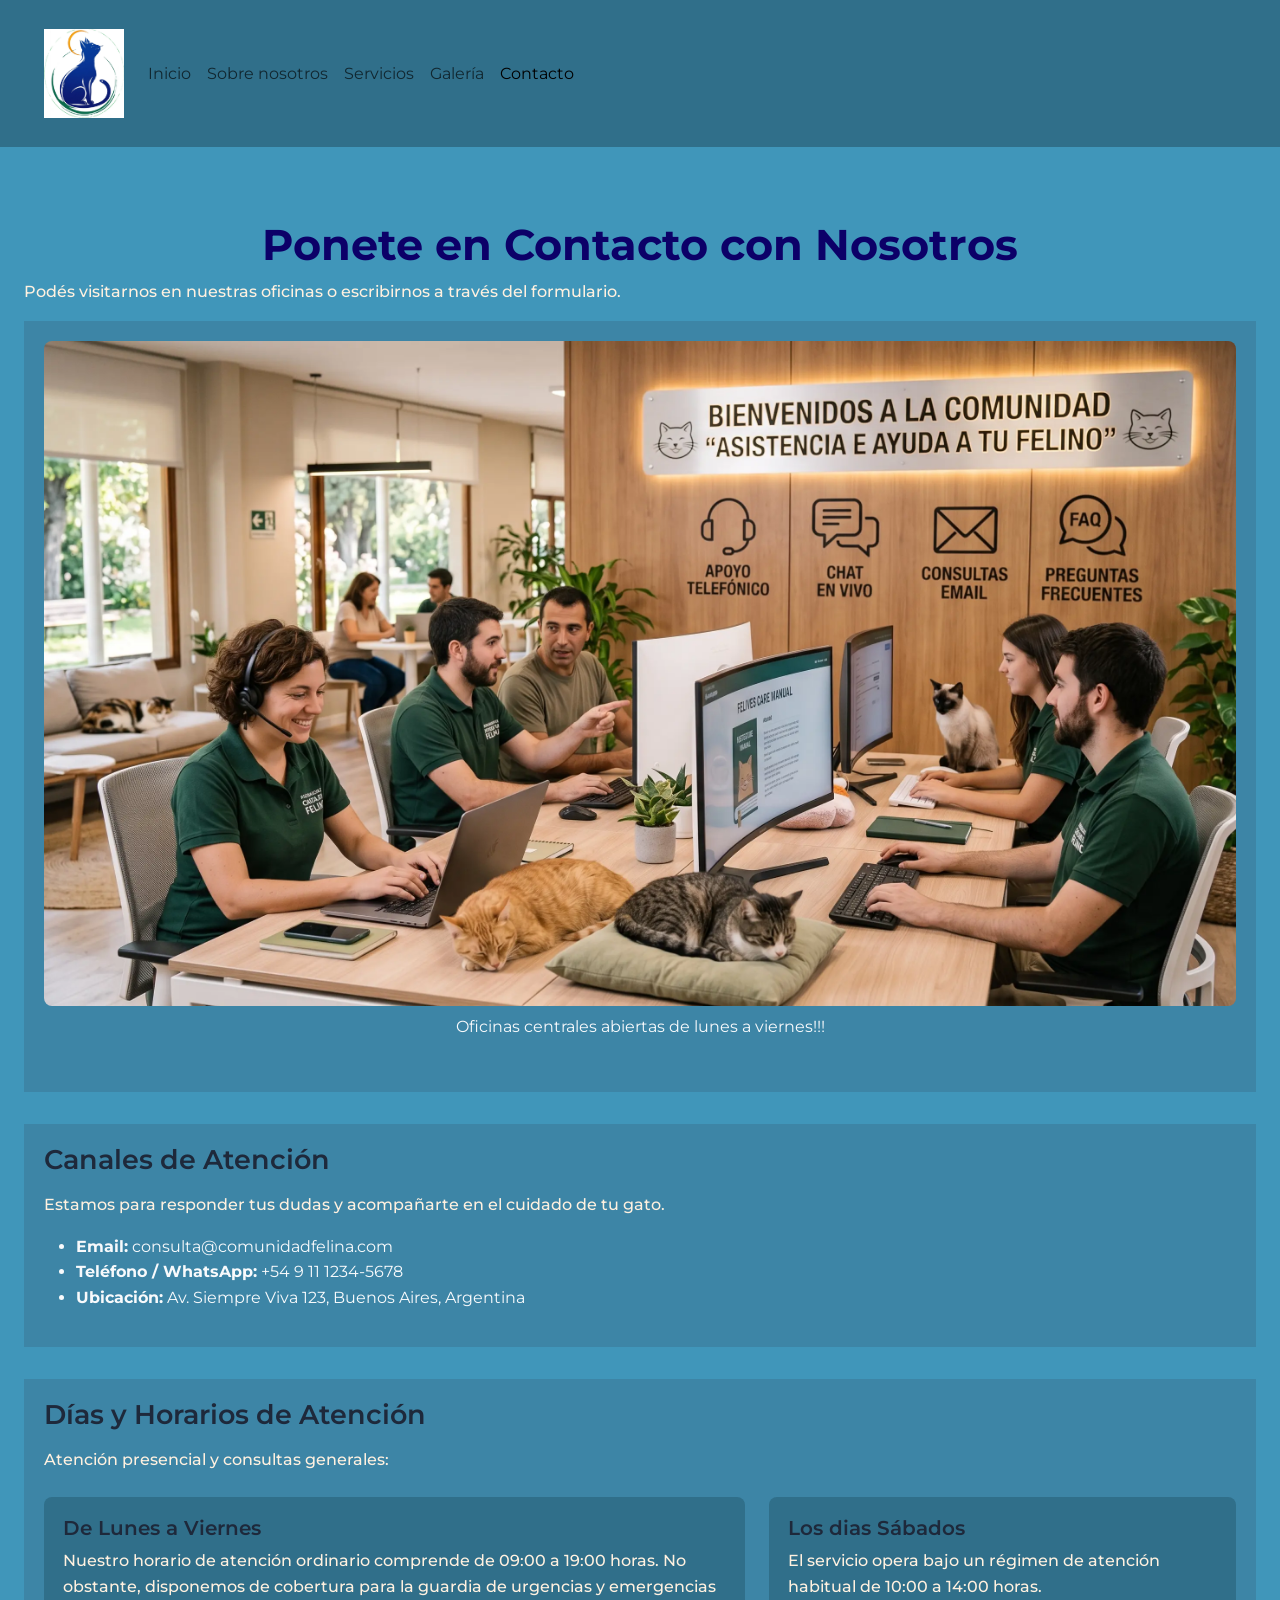
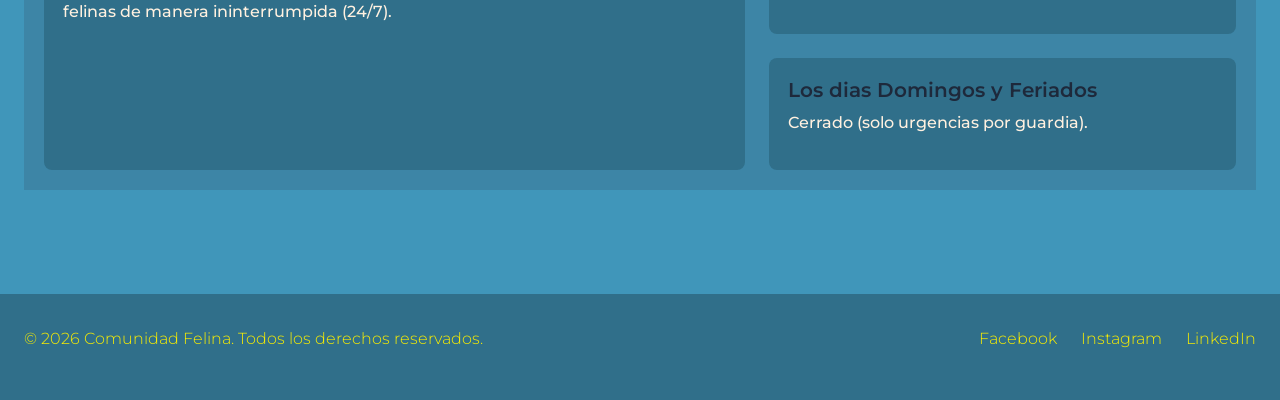
==== pages/contacto.html @ de71bd40 "cambios iniciales" ====
<!DOCTYPE html>
<html lang="es">
<head>
  <meta charset="UTF-8" />
  <meta name="viewport" content="width=device-width, initial-scale=1.0" />
   <!--BOOTSTRAP-->
    <link href="https://cdn.jsdelivr.net/npm/bootstrap@5.3.8/dist/css/bootstrap.min.css" rel="stylesheet" integrity="sha384-sRIl4kxILFvY47J16cr9ZwB07vP4J8+LH7qKQnuqkuIAvNWLzeN8tE5YBujZqJLB" crossorigin="anonymous">
  <!--css-->
  <link rel="stylesheet" href="../styles/style.css">
  <title>Asistencia y Ayuda a tu Felino - Contacto</title>
</head>
<body>
 
  <!-- Encabezado y Navegación -->
  <header>

    <nav class="navbar navbar-expand-lg">
      <div class="container-fluid">
          <a class="navbar-brand" href="#">
            <img class="logo-img" src="../imagenes/logo-gats.webp" width="1509" height="1683" alt="un logo representativo">
          </a>
        <button class="navbar-toggler" type="button" data-bs-toggle="collapse" data-bs-target="#navbarNav" aria-controls="navbarNav" aria-expanded="false" aria-label="Toggle navigation">
          <span class="navbar-toggler-icon"></span>
        </button>
          <div class="collapse navbar-collapse" id="navbarNav">
              <ul class="navbar-nav">
                  <li class="nav-item">
                      <a class="nav-link" href="../index.html">Inicio</a>
                  </li>
                  <li class="nav-item">
                      <a class="nav-link" href="./sobre-nosotros.html">Sobre nosotros</a>
                  </li>
                  <li class="nav-item">
                      <a class="nav-link" href="./servicios.html">Servicios</a>
                  </li>
                  <li class="nav-item">
                      <a class="nav-link" href="./galeria.html">Galería</a>
                  </li>
                  <li class="nav-item">
                      <a class="nav-link active" aria-current="page" href="#">Contacto</a>
                  </li>
              </ul>
          </div>
      </div>
    </nav>

  </header>

<!-- Contenido Principal -->
<main>
    <h1>Ponete en Contacto con Nosotros</h1>
      <p>Podés visitarnos en nuestras oficinas o escribirnos a través del formulario.</p>
   
      <!-- Sección de Información de Contacto -->
          <!-- IMAGEN AGREGADA POR LA CORRECCION DEL PROFE -->
      <section>
        <figure class="banner-principal">
            <img class="img-index" src="../imagenes/serviciostelefonicos.webp" width="2752" height="1536" alt="Fachada de nuestra oficina">
            <figcaption>Oficinas centrales abiertas de lunes a viernes!!!</figcaption>
        </figure>
      </section>
    
    <!-- los canales de atencion --> 
      <section>
        <h2>Canales de Atención</h2>
          <p>Estamos para responder tus dudas y acompañarte en el cuidado de tu gato.</p>
        <ul>
            <li><strong>Email:</strong> consulta@comunidadfelina.com</li>
            <li><strong>Teléfono / WhatsApp:</strong> +54 9 11 1234-5678</li>
            <li><strong>Ubicación:</strong> Av. Siempre Viva 123, Buenos Aires, Argentina</li>
        </ul>
      </section>
    
    <!-- Sección de Horarios -->      <!--lo que se realizo aca es que agrego "ARTICLE" para agrupar contenidos intependientes-->
    <section>
        <h2>Días y Horarios de Atención</h2>
          <p>Atención presencial y consultas generales:</p>
      <div class="horarios-grid">
          <article class="horario-card horario-semana">
            <h3>De Lunes a Viernes</h3>
              <p>Nuestro horario de atención ordinario comprende de 09:00 a 19:00 horas. No obstante, disponemos de cobertura para la guardia de urgencias y emergencias felinas de manera ininterrumpida (24/7).</p>
          </article>
        
          <article class="horario-card horario-sabado">
            <h3>Los dias Sábados</h3>
              <p>El servicio opera bajo un régimen de atención habitual de 10:00 a 14:00 horas.</p>
          </article>

          <article class="horario-card horario-domingo">
            <h3>Los dias Domingos y Feriados</h3>
              <p>Cerrado (solo urgencias por guardia).</p>
          </article>
      </div>    
    </section>
</main>

  <footer>
    <p class="pie-de-pagina">&copy; 2026 Comunidad Felina. Todos los derechos reservados.</p>
    <nav aria-label="Redes sociales">
      <ul class="nav-ul">
        <li><a href="https://www.facebook.com" target="_blank">Facebook</a></li>
        <li><a href="https://www.instagram.com" target="_blank">Instagram</a></li>
        <li><a href="https://www.linkedin.com" target="_blank">LinkedIn</a></li>
      </ul>
    </nav>
  </footer>

   <!--BOOTSTRAP-->
  <script src="https://cdn.jsdelivr.net/npm/bootstrap@5.3.8/dist/js/bootstrap.bundle.min.js" integrity="sha384-FKyoEForCGlyvwx9Hj09JcYn3nv7wiPVlz7YYwJrWVcXK/BmnVDxM+D2scQbITxI" crossorigin="anonymous"></script>
</body>
</html>
---- styles/style.css ----
/* FUENTES Y VARIABLES GLOBALES */ 

@import url('https://fonts.googleapis.com/css2?family=Inter:ital,opsz,wght@0,14..32,100..900;1,14..32,100..900&family=Montserrat:ital,wght@0,100..900;1,100..900&family=Satisfy&display=swap');


* { 
    margin: 0;
    padding: 0;
    box-sizing: border-box;
}

/* 1 rem = 16px. ESTO NO SE CAMBIA */ 
/*  font-family: "Satisfy", cursive; */ 


/* ESTILOS BASE Y CUERPO (BODY) */

body {
        font-family: "Montserrat", sans-serif;
        line-height: 1.6;
        background-color: #4096ba;
        color: #f8fafc;
        /* Layout Mobile-First con CSS Grid */
        display: grid;
        grid-template-columns: 1fr;
        grid-template-areas: 
            "header"
            "main"
            "footer";
            gap: 1.5rem;
     }

/* ENCABEZADO Y NAVEGACIÓN (HEADER, NAV Y FOOTER) */  /* ACA SE APLICO layout flexible */ 

header {
        display: flex;
        justify-content: space-between;
        align-items: center;
        background-color: #306f8a;
        padding: 1rem 2rem;
        grid-area: header; /* ACA SE APLICO grid-area para trabajar con el modulo 4 */ 
       }

/* SE AJUSTO LA IMG DEL LOGO */
.logo-img {
    width: 80px;    
    height: auto;
}

/* Lista de enlaces en fila horizontal */
.nav-ul {
    display: flex;
    gap: 1.5rem;
}

.nav-ul li a {
                color: #faee00;
                text-decoration: none;
                font-size: 1rem;
                font-weight: 300;
             }

.nav-ul li {
            list-style: none;
           }

           /* ACA SE APLICO flexible al footer */
footer {
            display: flex;
            justify-content: space-between;
            align-items: center;
            padding: 2rem 1.5rem;
            background-color: #306f8a;
            grid-area: footer; /* ACA SE APLICO grid-area para trabajar con el modulo 4 */ 
}           

.pie-de-pagina {
                color: #faee00;
                font-size: 1rem;
                font-weight: 300;
               }

/* ACA SE APLICO paddin PARA LOS ESPACIOS */
main {
    padding: 2rem 1.5rem;
    grid-area: main;
}

/* CONTENIDO PRINCIPAL Y TIPOGRAFÍA */

section {
          background-color: #34425533;
          padding: 1.25rem;
          margin-bottom: 2rem;
        }

 /* Espaciado interno uniforme en los 4 lados para que tenga mas aire */        
article {
    padding: 1.2rem;
}

h1 {
    color: #0c0068;
    font-size: 2.7rem;
    font-weight: 700;
    text-align: center;
   }

h2 {
    color: #1e293b;
    font-size: 1.7rem;
    font-weight: 600;
    margin-bottom: 1rem;
   }


h3 {
    color: #1e293b;
    font-size: 1.25rem;
    font-weight: 600;
    margin-bottom: 0.5rem;
   }


p {
    font-size: 1rem;
    font-weight: 500;
    color: #fff1e0;
  }

  /* esta imagen es del index, con su tamaño respectivo */
.img-index {
    width: 100%;
    max-width: 100%;
    height: auto;
    display: block;
    margin: 0 auto 0.5rem auto; 
    border-radius: 8px;
}

/* ESTO ES EN EL FIGURE DEL INDEX: Centra el contenedor y el texto de la bienvenida */
.banner-principal {
  text-align: center;
  margin-bottom: 2rem;
  width: 100%;
}

/*ESTO ES EN EL ARCHIVO INICIO Y SOBRE NOSOTROS*/
/* Lista de servicios apilada en mobile */
.servicios-lista {
    display: flex;
    flex-direction: column; /* Mobile: uno debajo del otro */
    gap: 1.5rem;
}

/* Grilla de galería en 1 sola columna en mobile */
/* Agregalo en la parte de estilos base */
.galeria-grid {
  display: grid;
  grid-template-columns: 1fr;
  gap: 1.5rem;
}

/* COMPONENTE: Grilla de Horarios con grid-template-areas */
.horarios-grid {
  display: grid;
  grid-template-columns: 1fr;
  grid-template-areas: 
  "semana"
  "sabado"
  "domingo";
  gap: 1.25rem;
  margin-top: 1.5rem;
}

/* Asignación de áreas a cada tarjeta */
.horario-semana { grid-area: semana; }
.horrio-sabado { grid-area: sabado; }
.horario-domingo { grid-area: domingo; }

.horario-card {
  background-color: #306f8a;
  border-radius: 8px;
  padding: 1.2rem;
}

/* BOOTSTRAP EN NAVBAR USANDO :hover :focus y :active. "INTERACTIVIDAD VISUAL" */

/* Transición base para que los cambios sean suaves */
.nav-link,
.navbar-brand,
.navbar-toggler {
  transition: all 0.25s ease-in-out;
}

/* HOVER: al apoyar el mouse */
.nav-link:hover {
  color: #2563eb;               /* Cambia al color */
  transform: translateY(-2px);   /* Leve elevación visual */
}

.navbar-brand:hover {
  opacity: 0.85;
  transform: scale(1.03);        /* Pequeño zoom al logo */
}

/* FOCUS: navegación accesible con teclado (Tab) */
.nav-link:focus,
.navbar-toggler:focus {
  outline: 2px solid #38bdf8;
  outline-offset: 3px;
  border-radius: 4px;
}

/* ACTIVE: en el momento exacto del clic */
.nav-link:active {
  transform: translateY(0);      /* Vuelve a su lugar al hacer clic */
  color: #1d4ed8;
}

.navbar-brand:active {
  transform: scale(0.98);
}


/* BOOTSTRAP TARJETA/sobre-nosotros.html */ 
.tarj-tam {
  width: 18rem;
  background-color: #1e293b;
}

.h-tarjcor {
  color: #4096ba;
}

/* SE AGREGA GRID A LA TARJETA DE BOOTSTRAP */
.tarjeta-boots {
  display: grid;
  grid-template-columns: 1fr;
  gap: 1.5rem;
}

/* 1. Hacemos que el cuerpo de la tarjeta sea un contenedor flex vertical */
.card-body {
  display: flex;
  flex-direction: column;
}
/* 2. Empujamos el botón al fondo del contenedor porque no quedan alineados porque un texto es mayor a otro*/ 
.card-body .btn-tarjeta {
  margin-top: auto;
}

/* Botón personalizado de la tarjeta */
.btn-tarjeta {
    background-color: #4096ba;
    color: #ffffff;
    border: 1px solid #4096ba;
    font-weight: 600;
    transition: all 0.3s ease;
  }

  /* Efecto al pasar el mouse (pseudoclase :hover) */
.btn-tarjeta:hover {
    background-color: transparent;
    color: #4096ba;
    border-color: #4096ba;
    transform: translateY(-2px);
  }

 
  /* CARRUSEL BOOTSTRAP */
      /* se realizo de esta manera ya que las imagenes se recortaban si el carrusel se se estira en pantallas grandes */
.carrusel-contenedor {
  max-width: 900px;
  margin-left: auto;
  margin-right: auto;
  background-color: #0f172a;
  border-radius: 8px;
  overflow: hidden;
}

.carrusel-img {
  width: 100%;
  height: 480px;
  object-fit: contain; /* Muestra la foto entera sin cortar nada */
}

/* Sombreado sutil para leer bien los textos del carrusel */
.carousel-caption {
  background-color: rgba(30, 41, 59, 0.75);
  border-radius: 8px;
  padding: 1rem;
}

/* ESCRITORIO (MEDIA QUERY - DESKTOPS / PANTALLAS GRANDES) */
@media (min-width: 1024px) {
    body {
    grid-template-columns: 1fr;
    grid-template-areas:
      "header"
      "main"
      "footer";
    gap: 2.5rem;
  }

    /* Los servicios pasan a fila horizontal */
  .servicios-lista {
    flex-direction: row;
    justify-content: space-between;
    align-items: stretch;
    gap: 1.5rem;
  }

  /* Distribución de las áreas del componente en escritorio */
  .horarios-grid {
    grid-template-columns: 1.5fr 1fr;
    grid-template-areas: 
    "semana sabado"
    "semana domingo";
    gap: 1.5rem;
  }
  
  /* TARJETA DE BOOTSTRAP EN PANTALLAS GRANDES */
  .tarjeta-boots {
    grid-template-columns: repeat(3, 1fr);
    gap: 2rem;
  }
  }

  /* CELULARES / MÓVILES (PANTALLAS CHICAS) */
@media (max-width: 576px) {
    /* Acá sí: altura adaptada a celular */
  .carrusel-img {
    height: 240px;
  }
  .carousel-caption h5 {
    font-size: 1rem;
  }
  .carousel-caption p {
    font-size: 0.85rem;
  }
}
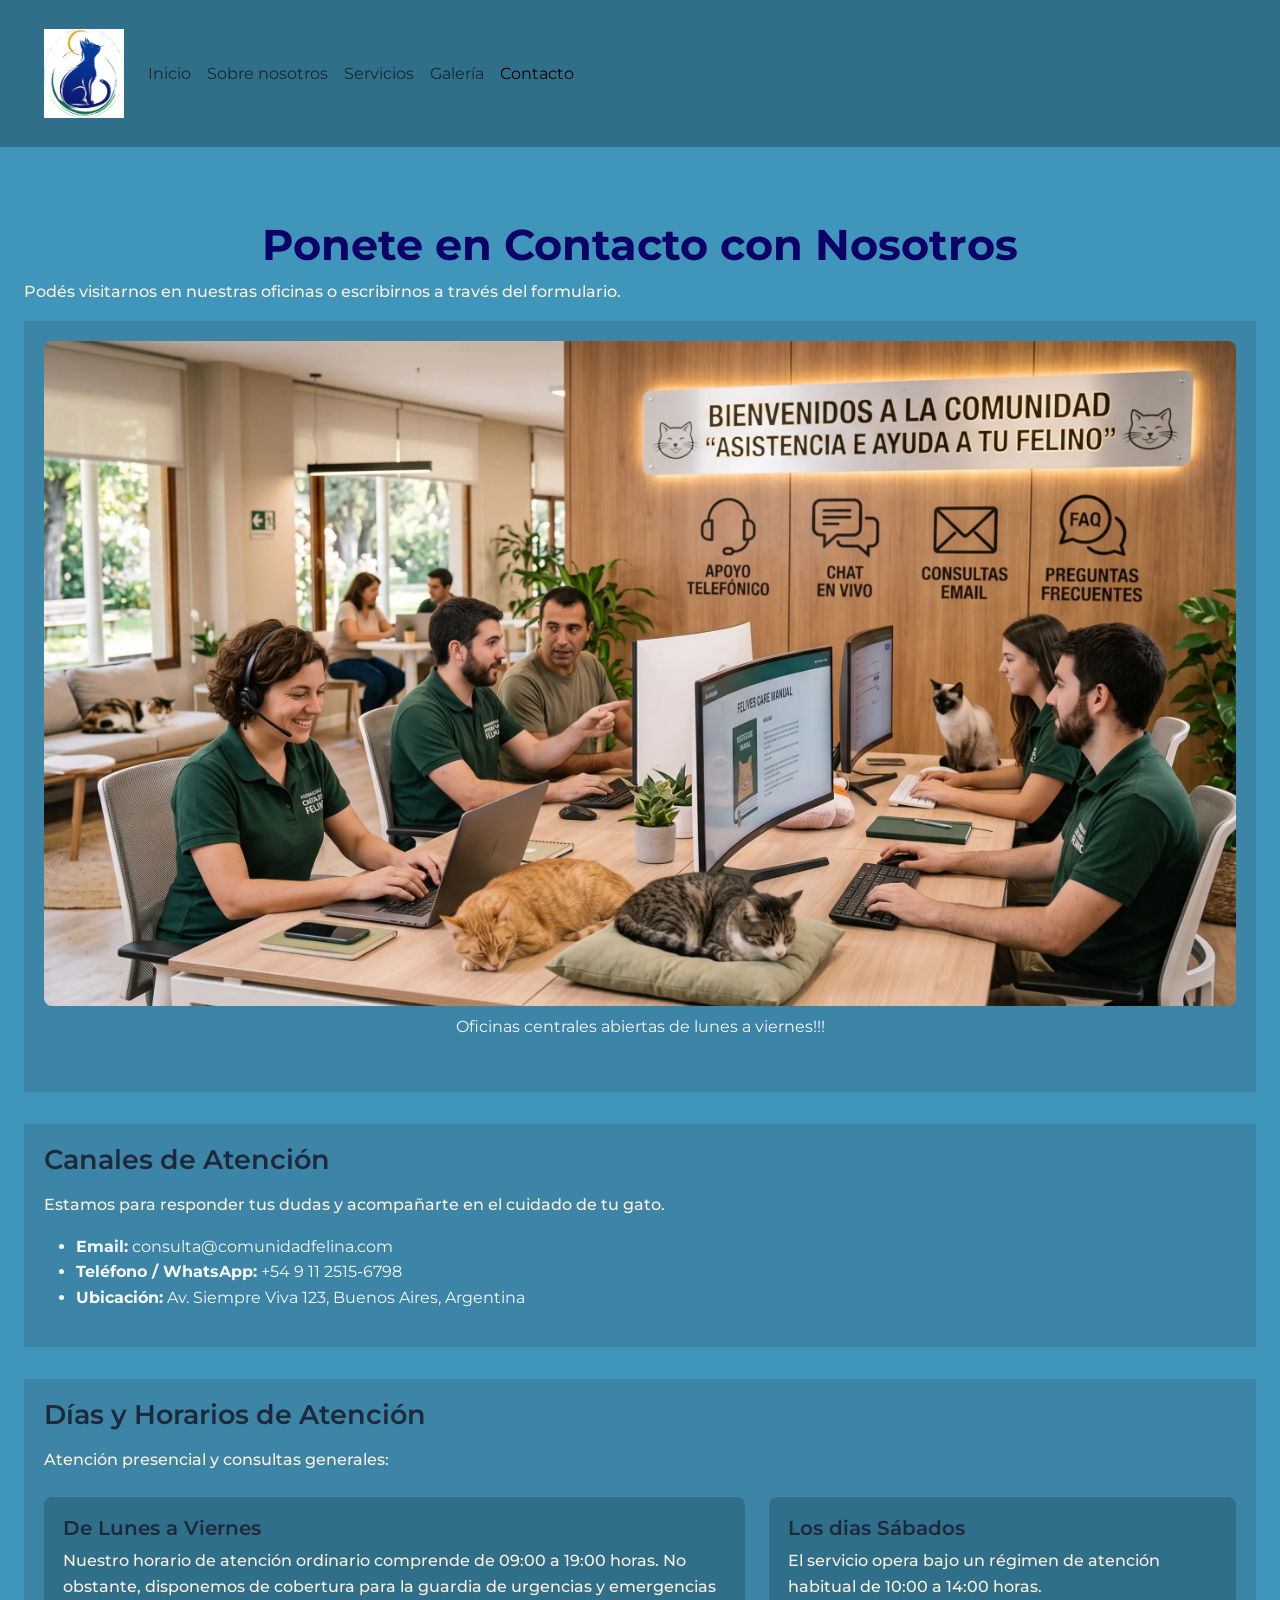
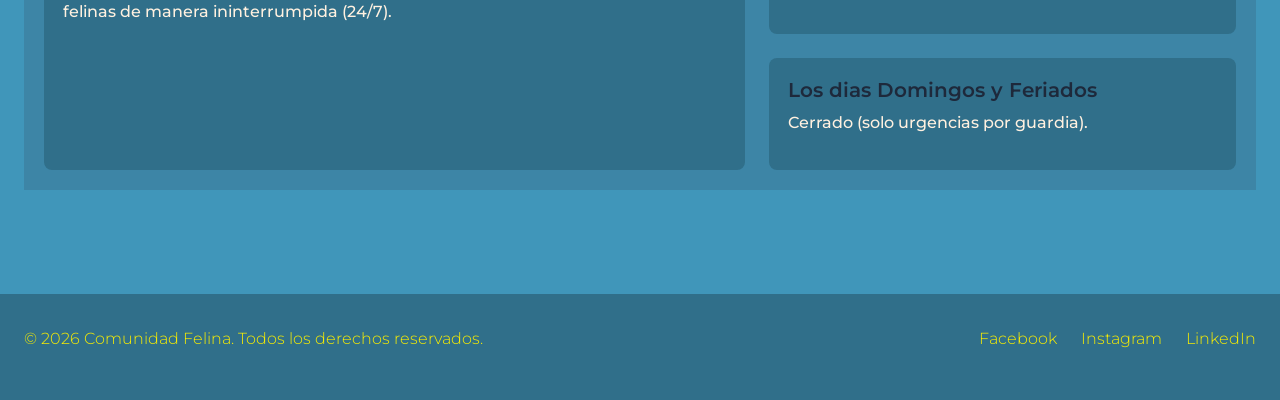
==== commit 03f6ead1: "actualizar numero de telefono en contacto" ====
--- a/pages/contacto.html
+++ b/pages/contacto.html
@@ -66,7 +66,7 @@
           <p>Estamos para responder tus dudas y acompañarte en el cuidado de tu gato.</p>
         <ul>
             <li><strong>Email:</strong> consulta@comunidadfelina.com</li>
-            <li><strong>Teléfono / WhatsApp:</strong> +54 9 11 1234-5678</li>
+            <li><strong>Teléfono / WhatsApp:</strong> +54 9 11 2515-6798</li>
             <li><strong>Ubicación:</strong> Av. Siempre Viva 123, Buenos Aires, Argentina</li>
         </ul>
       </section>
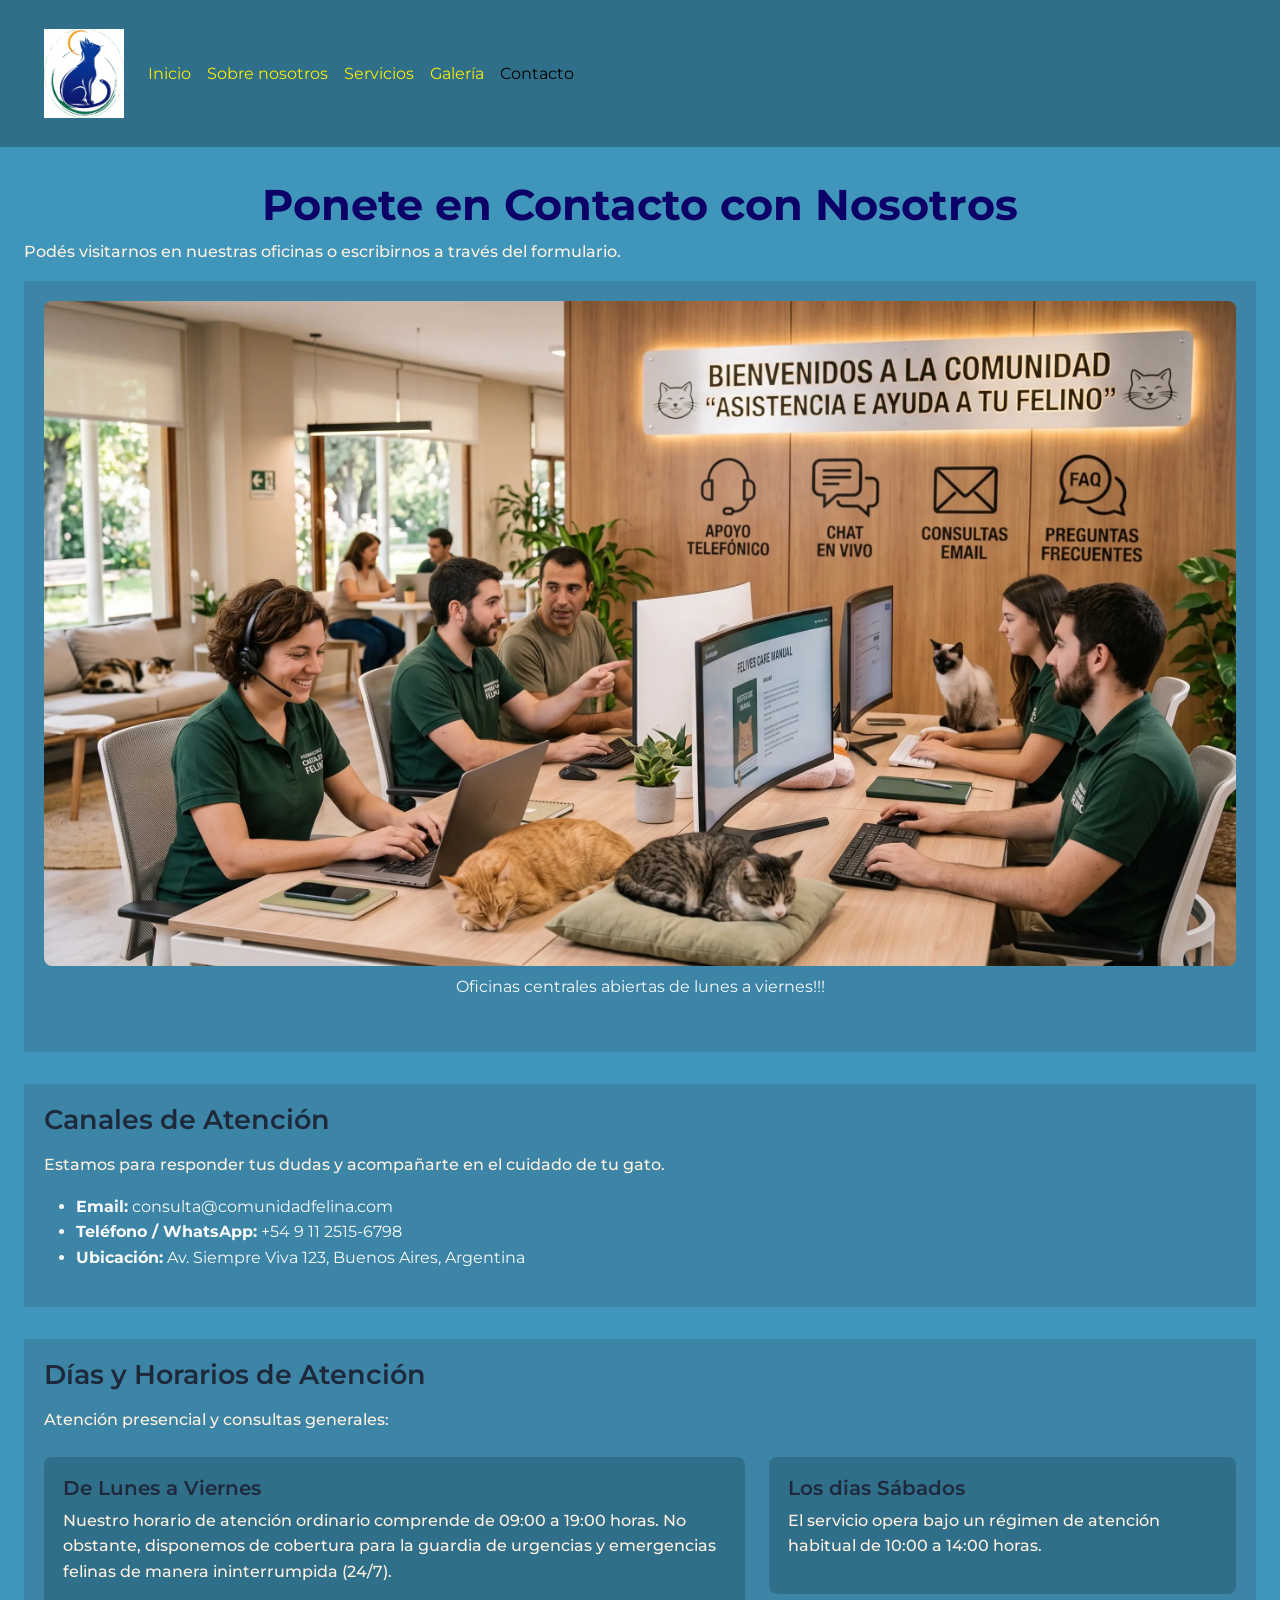
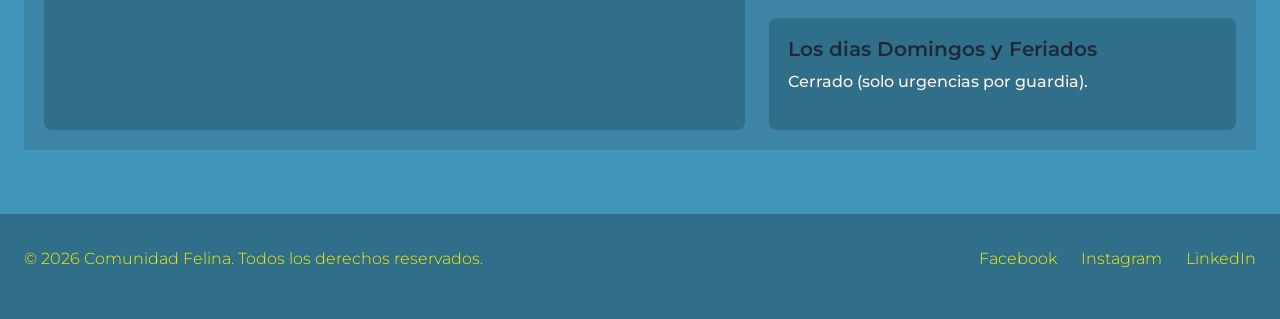
==== commit edc0738c: "Corrección de estilos: reemplazo de clases nativas de Bootstrap por propias, ajuste de box-model a p" ====
--- a/pages/contacto.html
+++ b/pages/contacto.html
@@ -14,10 +14,10 @@
   <!-- Encabezado y Navegación -->
   <header>
 
-    <nav class="navbar navbar-expand-lg">
+    <nav class="navbar navbar-expand-lg header-nav">
       <div class="container-fluid">
-          <a class="navbar-brand" href="#">
-            <img class="logo-img" src="../imagenes/logo-gats.webp" width="1509" height="1683" alt="un logo representativo">
+          <a class="navbar-brand nav-logo-link" href="#">
+            <img class="logo-img" src="../imagenes/logo-gats.webp" alt="un logo representativo">
           </a>
         <button class="navbar-toggler" type="button" data-bs-toggle="collapse" data-bs-target="#navbarNav" aria-controls="navbarNav" aria-expanded="false" aria-label="Toggle navigation">
           <span class="navbar-toggler-icon"></span>
@@ -25,19 +25,19 @@
           <div class="collapse navbar-collapse" id="navbarNav">
               <ul class="navbar-nav">
                   <li class="nav-item">
-                      <a class="nav-link" href="../index.html">Inicio</a>
+                      <a class="nav-link nav-enlace" href="../index.html">Inicio</a>
                   </li>
                   <li class="nav-item">
-                      <a class="nav-link" href="./sobre-nosotros.html">Sobre nosotros</a>
+                      <a class="nav-link nav-enlace" href="./sobre-nosotros.html">Sobre nosotros</a>
                   </li>
                   <li class="nav-item">
-                      <a class="nav-link" href="./servicios.html">Servicios</a>
+                      <a class="nav-link nav-enlace" href="./servicios.html">Servicios</a>
                   </li>
                   <li class="nav-item">
-                      <a class="nav-link" href="./galeria.html">Galería</a>
+                      <a class="nav-link nav-enlace" href="./galeria.html">Galería</a>
                   </li>
                   <li class="nav-item">
-                      <a class="nav-link active" aria-current="page" href="#">Contacto</a>
+                      <a class="nav-link nav-enlace active" aria-current="page" href="#">Contacto</a>
                   </li>
               </ul>
           </div>
@@ -55,7 +55,7 @@
           <!-- IMAGEN AGREGADA POR LA CORRECCION DEL PROFE -->
       <section>
         <figure class="banner-principal">
-            <img class="img-index" src="../imagenes/serviciostelefonicos.webp" width="2752" height="1536" alt="Fachada de nuestra oficina">
+            <img class="img-index" src="../imagenes/serviciostelefonicos.webp" alt="Fachada de nuestra oficina">
             <figcaption>Oficinas centrales abiertas de lunes a viernes!!!</figcaption>
         </figure>
       </section>
--- a/styles/style.css
+++ b/styles/style.css
@@ -7,7 +7,7 @@
     margin: 0;
     padding: 0;
     box-sizing: border-box;
-}
+  }
 
 /* 1 rem = 16px. ESTO NO SE CAMBIA */ 
 /*  font-family: "Satisfy", cursive; */ 
@@ -20,14 +20,6 @@
         line-height: 1.6;
         background-color: #4096ba;
         color: #f8fafc;
-        /* Layout Mobile-First con CSS Grid */
-        display: grid;
-        grid-template-columns: 1fr;
-        grid-template-areas: 
-            "header"
-            "main"
-            "footer";
-            gap: 1.5rem;
      }
 
 /* ENCABEZADO Y NAVEGACIÓN (HEADER, NAV Y FOOTER) */  /* ACA SE APLICO layout flexible */ 
@@ -37,21 +29,20 @@
         justify-content: space-between;
         align-items: center;
         background-color: #306f8a;
-        padding: 1rem 2rem;
-        grid-area: header; /* ACA SE APLICO grid-area para trabajar con el modulo 4 */ 
+        padding: 16px 32px;
        }
 
 /* SE AJUSTO LA IMG DEL LOGO */
 .logo-img {
     width: 80px;    
     height: auto;
-}
+          }
 
 /* Lista de enlaces en fila horizontal */
 .nav-ul {
     display: flex;
-    gap: 1.5rem;
-}
+    gap: 24px;
+        }
 
 .nav-ul li a {
                 color: #faee00;
@@ -69,10 +60,9 @@
             display: flex;
             justify-content: space-between;
             align-items: center;
-            padding: 2rem 1.5rem;
-            background-color: #306f8a;
-            grid-area: footer; /* ACA SE APLICO grid-area para trabajar con el modulo 4 */ 
-}           
+            padding: 32px 24px;
+            background-color: #306f8a; 
+        }           
 
 .pie-de-pagina {
                 color: #faee00;
@@ -82,21 +72,20 @@
 
 /* ACA SE APLICO paddin PARA LOS ESPACIOS */
 main {
-    padding: 2rem 1.5rem;
-    grid-area: main;
-}
+    padding: 32px 24px;
+     }
 
 /* CONTENIDO PRINCIPAL Y TIPOGRAFÍA */
 
 section {
           background-color: #34425533;
-          padding: 1.25rem;
-          margin-bottom: 2rem;
+          padding: 20px;
+          margin-bottom: 32px;
         }
 
  /* Espaciado interno uniforme en los 4 lados para que tenga mas aire */        
 article {
-    padding: 1.2rem;
+    padding: 19px;
 }
 
 h1 {
@@ -110,7 +99,7 @@
     color: #1e293b;
     font-size: 1.7rem;
     font-weight: 600;
-    margin-bottom: 1rem;
+    margin-bottom: 16px;
    }
 
 
@@ -118,7 +107,7 @@
     color: #1e293b;
     font-size: 1.25rem;
     font-weight: 600;
-    margin-bottom: 0.5rem;
+    margin-bottom: 8px;
    }
 
 
@@ -134,14 +123,14 @@
     max-width: 100%;
     height: auto;
     display: block;
-    margin: 0 auto 0.5rem auto; 
+    margin: 0 auto 8px auto; 
     border-radius: 8px;
 }
 
 /* ESTO ES EN EL FIGURE DEL INDEX: Centra el contenedor y el texto de la bienvenida */
 .banner-principal {
   text-align: center;
-  margin-bottom: 2rem;
+  margin-bottom: 32px;
   width: 100%;
 }
 
@@ -150,7 +139,7 @@
 .servicios-lista {
     display: flex;
     flex-direction: column; /* Mobile: uno debajo del otro */
-    gap: 1.5rem;
+    gap: 24px;
 }
 
 /* Grilla de galería en 1 sola columna en mobile */
@@ -158,7 +147,7 @@
 .galeria-grid {
   display: grid;
   grid-template-columns: 1fr;
-  gap: 1.5rem;
+  gap: 24px;
 }
 
 /* COMPONENTE: Grilla de Horarios con grid-template-areas */
@@ -169,8 +158,8 @@
   "semana"
   "sabado"
   "domingo";
-  gap: 1.25rem;
-  margin-top: 1.5rem;
+  gap: 20px;
+  margin-top: 24px;
 }
 
 /* Asignación de áreas a cada tarjeta */
@@ -181,51 +170,38 @@
 .horario-card {
   background-color: #306f8a;
   border-radius: 8px;
-  padding: 1.2rem;
+  padding: 19px;
 }
 
 /* BOOTSTRAP EN NAVBAR USANDO :hover :focus y :active. "INTERACTIVIDAD VISUAL" */
 
-/* Transición base para que los cambios sean suaves */
-.nav-link,
-.navbar-brand,
-.navbar-toggler {
-  transition: all 0.25s ease-in-out;
-}
-
-/* HOVER: al apoyar el mouse */
-.nav-link:hover {
-  color: #2563eb;               /* Cambia al color */
-  transform: translateY(-2px);   /* Leve elevación visual */
-}
-
-.navbar-brand:hover {
+/* CORREGIDO (solo cambio de color/opacidad estándar): */
+/* NAVEGACIÓN CON CLASES PROPIAS */
+.nav-enlace {
+  color: #faee00;
+}
+
+.nav-enlace:hover {
+  color: #2563eb;
+}
+
+.nav-logo-link:hover {
   opacity: 0.85;
-  transform: scale(1.03);        /* Pequeño zoom al logo */
-}
-
-/* FOCUS: navegación accesible con teclado (Tab) */
-.nav-link:focus,
-.navbar-toggler:focus {
+}
+
+.nav-enlace:focus {
   outline: 2px solid #38bdf8;
   outline-offset: 3px;
   border-radius: 4px;
 }
 
-/* ACTIVE: en el momento exacto del clic */
-.nav-link:active {
-  transform: translateY(0);      /* Vuelve a su lugar al hacer clic */
+.nav-enlace:active {
   color: #1d4ed8;
 }
-
-.navbar-brand:active {
-  transform: scale(0.98);
-}
-
 
 /* BOOTSTRAP TARJETA/sobre-nosotros.html */ 
 .tarj-tam {
-  width: 18rem;
+  width: 288px;
   background-color: #1e293b;
 }
 
@@ -237,35 +213,32 @@
 .tarjeta-boots {
   display: grid;
   grid-template-columns: 1fr;
-  gap: 1.5rem;
-}
-
-/* 1. Hacemos que el cuerpo de la tarjeta sea un contenedor flex vertical */
-.card-body {
+  gap: 24px;
+}
+
+/* ESTRUCTURA INTERNA DE LA TARJETA (CLASE PROPIA) */
+.tarj-cuerpo {
   display: flex;
   flex-direction: column;
 }
-/* 2. Empujamos el botón al fondo del contenedor porque no quedan alineados porque un texto es mayor a otro*/ 
-.card-body .btn-tarjeta {
+
+.tarj-cuerpo .btn-tarjeta {
   margin-top: auto;
 }
 
-/* Botón personalizado de la tarjeta */
+/* Botón personalizado de la tarjeta CORREGIDO */
 .btn-tarjeta {
-    background-color: #4096ba;
-    color: #ffffff;
-    border: 1px solid #4096ba;
-    font-weight: 600;
-    transition: all 0.3s ease;
-  }
-
-  /* Efecto al pasar el mouse (pseudoclase :hover) */
+  background-color: #4096ba;
+  color: #ffffff;
+  border: 1px solid #4096ba;
+  font-weight: 600;
+}
+
 .btn-tarjeta:hover {
-    background-color: transparent;
-    color: #4096ba;
-    border-color: #4096ba;
-    transform: translateY(-2px);
-  }
+  background-color: transparent;
+  color: #4096ba;
+  border-color: #4096ba;
+}
 
  
   /* CARRUSEL BOOTSTRAP */
@@ -274,7 +247,7 @@
   max-width: 900px;
   margin-left: auto;
   margin-right: auto;
-  background-color: #0f172a;
+  background-color: #7e9de4;
   border-radius: 8px;
   overflow: hidden;
 }
@@ -285,30 +258,22 @@
   object-fit: contain; /* Muestra la foto entera sin cortar nada */
 }
 
-/* Sombreado sutil para leer bien los textos del carrusel */
-.carousel-caption {
-  background-color: rgba(30, 41, 59, 0.75);
+/* Sombreado para los textos del carrusel con clase propia */
+.carrusel-texto {
+  background-color: rgba(140, 163, 200, 0.75);
   border-radius: 8px;
-  padding: 1rem;
+  padding: 16px;
 }
 
 /* ESCRITORIO (MEDIA QUERY - DESKTOPS / PANTALLAS GRANDES) */
 @media (min-width: 1024px) {
-    body {
-    grid-template-columns: 1fr;
-    grid-template-areas:
-      "header"
-      "main"
-      "footer";
-    gap: 2.5rem;
-  }
 
     /* Los servicios pasan a fila horizontal */
   .servicios-lista {
     flex-direction: row;
     justify-content: space-between;
     align-items: stretch;
-    gap: 1.5rem;
+    gap: 24px;
   }
 
   /* Distribución de las áreas del componente en escritorio */
@@ -317,13 +282,13 @@
     grid-template-areas: 
     "semana sabado"
     "semana domingo";
-    gap: 1.5rem;
+    gap: 24px;
   }
   
   /* TARJETA DE BOOTSTRAP EN PANTALLAS GRANDES */
   .tarjeta-boots {
     grid-template-columns: repeat(3, 1fr);
-    gap: 2rem;
+    gap: 32px;
   }
   }
 
@@ -336,7 +301,7 @@
   .carousel-caption h5 {
     font-size: 1rem;
   }
-  .carousel-caption p {
+  .carrusel-texto p {
     font-size: 0.85rem;
   }
 }
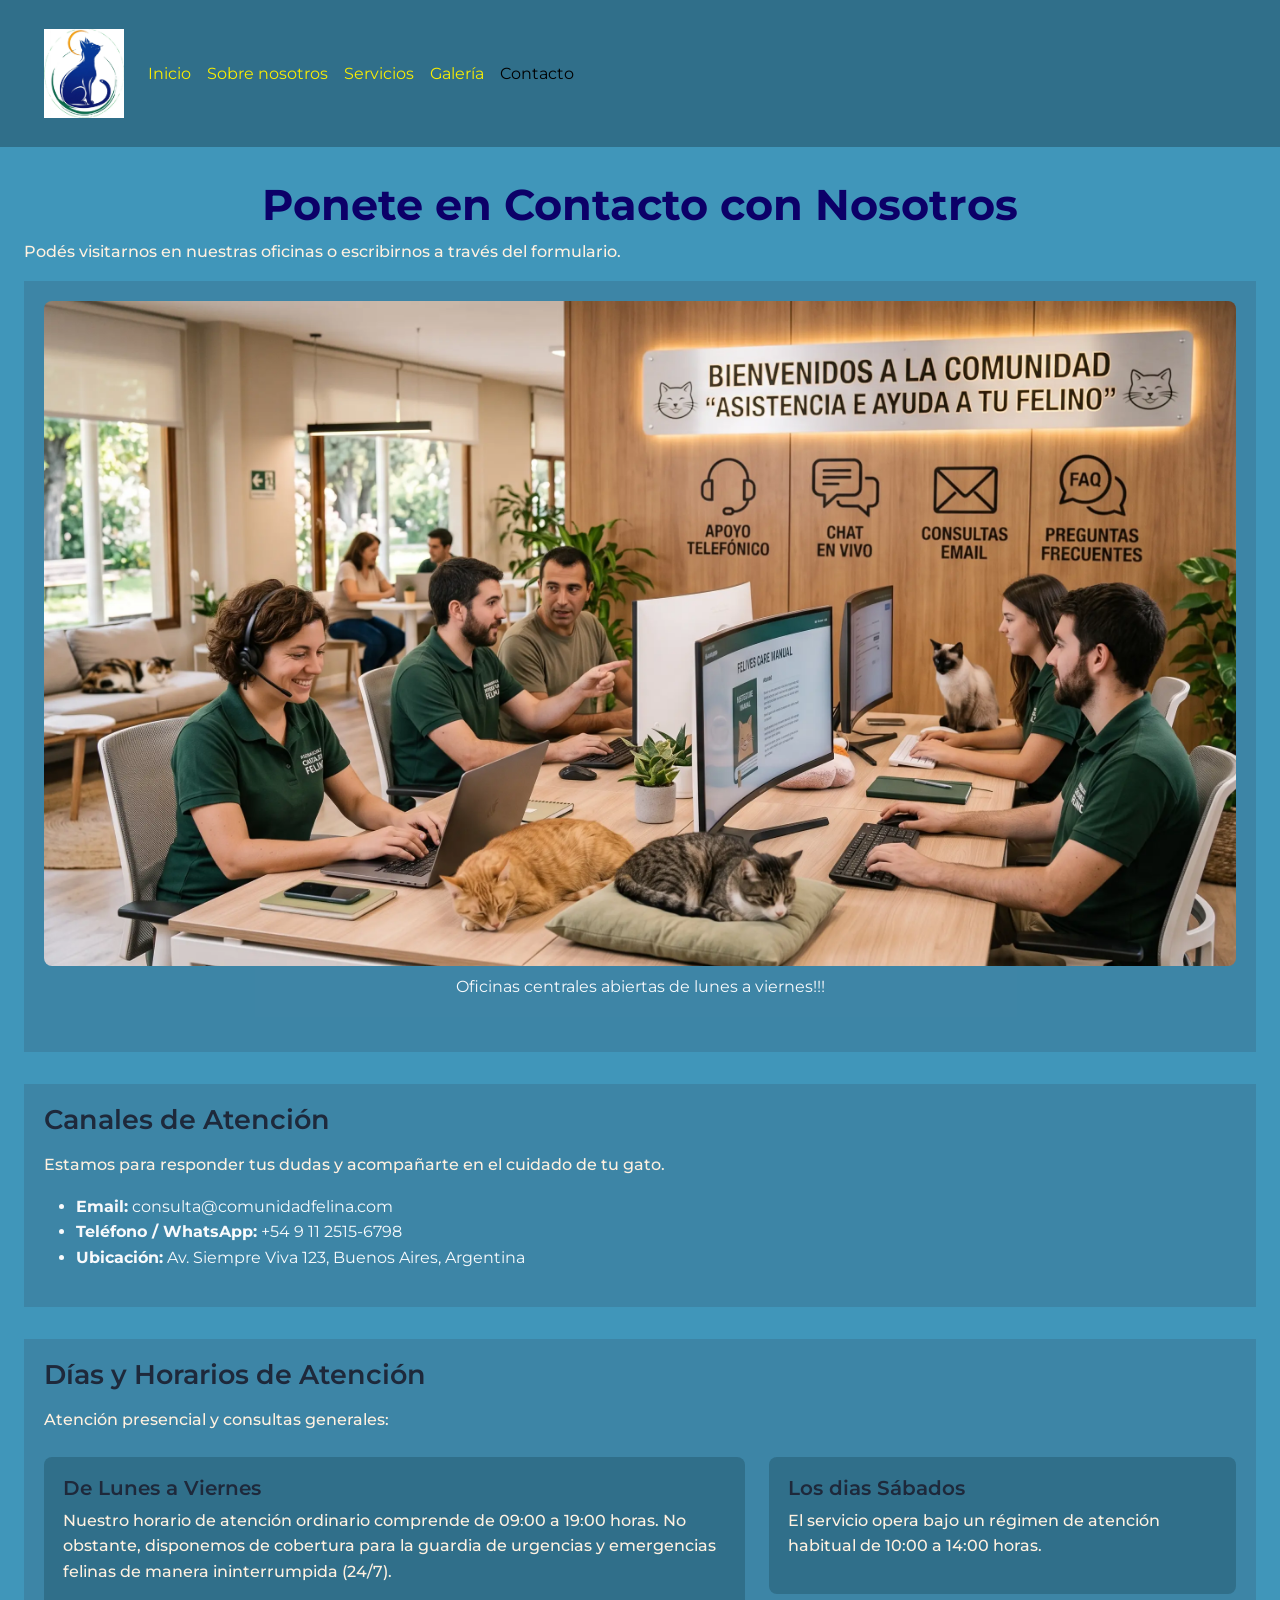
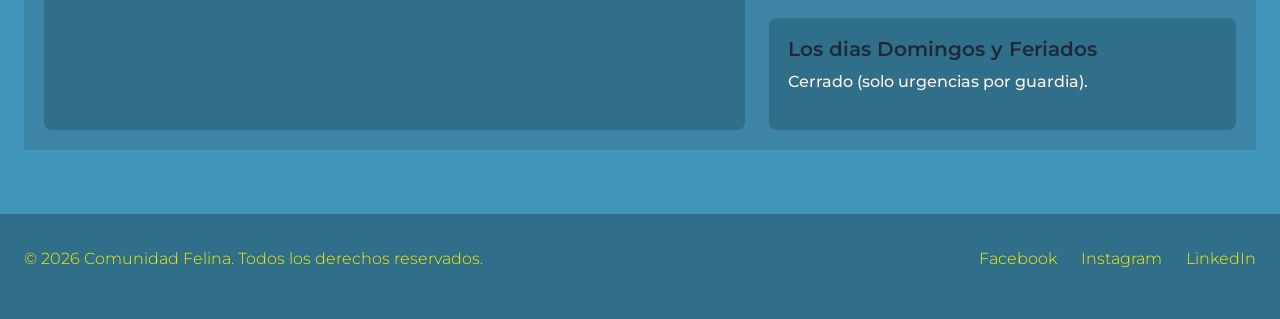
==== commit e23719e9: "feat: agregar AOS (flip-up en tarjetas, zoom-in-up en la imagen principal)" ====
--- a/pages/contacto.html
+++ b/pages/contacto.html
@@ -5,7 +5,9 @@
   <meta name="viewport" content="width=device-width, initial-scale=1.0" />
    <!--BOOTSTRAP-->
     <link href="https://cdn.jsdelivr.net/npm/bootstrap@5.3.8/dist/css/bootstrap.min.css" rel="stylesheet" integrity="sha384-sRIl4kxILFvY47J16cr9ZwB07vP4J8+LH7qKQnuqkuIAvNWLzeN8tE5YBujZqJLB" crossorigin="anonymous">
-  <!--css-->
+   <!--AOS-->
+  <link href="https://unpkg.com/aos@2.3.1/dist/aos.css" rel="stylesheet">
+    <!--css-->
   <link rel="stylesheet" href="../styles/style.css">
   <title>Asistencia y Ayuda a tu Felino - Contacto</title>
 </head>
@@ -54,7 +56,11 @@
       <!-- Sección de Información de Contacto -->
           <!-- IMAGEN AGREGADA POR LA CORRECCION DEL PROFE -->
       <section>
-        <figure class="banner-principal">
+        <figure class="banner-principal" 
+                data-aos="zoom-in-up"
+                data-aos-duration="1500"
+                data-aos-easing="ease-in-sine"
+                data-aos-delay="300">
             <img class="img-index" src="../imagenes/serviciostelefonicos.webp" alt="Fachada de nuestra oficina">
             <figcaption>Oficinas centrales abiertas de lunes a viernes!!!</figcaption>
         </figure>
@@ -107,5 +113,10 @@
 
    <!--BOOTSTRAP-->
   <script src="https://cdn.jsdelivr.net/npm/bootstrap@5.3.8/dist/js/bootstrap.bundle.min.js" integrity="sha384-FKyoEForCGlyvwx9Hj09JcYn3nv7wiPVlz7YYwJrWVcXK/BmnVDxM+D2scQbITxI" crossorigin="anonymous"></script>
+  <!--AOS-->
+  <script src="https://unpkg.com/aos@2.3.1/dist/aos.js"></script>
+  <script>
+    AOS.init();
+  </script>
 </body>
 </html>
--- a/styles/style.css
+++ b/styles/style.css
@@ -1,171 +1,180 @@
-/* FUENTES Y VARIABLES GLOBALES */ 
-
-@import url('https://fonts.googleapis.com/css2?family=Inter:ital,opsz,wght@0,14..32,100..900;1,14..32,100..900&family=Montserrat:ital,wght@0,100..900;1,100..900&family=Satisfy&display=swap');
-
-
-* { 
-    margin: 0;
-    padding: 0;
-    box-sizing: border-box;
-  }
-
-/* 1 rem = 16px. ESTO NO SE CAMBIA */ 
-/*  font-family: "Satisfy", cursive; */ 
-
-
-/* ESTILOS BASE Y CUERPO (BODY) */
+@import url("https://fonts.googleapis.com/css2?family=Inter:ital,opsz,wght@0,14..32,100..900;1,14..32,100..900&family=Montserrat:ital,wght@0,100..900;1,100..900&family=Satisfy&display=swap");
+h1 {
+  color: #0c0068;
+  font-size: 2.7rem;
+  font-weight: 700;
+  text-align: center;
+}
+
+h2,
+h3 {
+  color: #1e293b;
+  font-weight: 600;
+}
+
+h2 {
+  font-size: 1.7rem;
+  margin-bottom: 16px;
+}
+
+h3 {
+  font-size: 1.25rem;
+  margin-bottom: 8px;
+}
+
+p {
+  font-size: 1rem;
+  font-weight: 500;
+  color: #fff1e0;
+}
+
+* {
+  margin: 0;
+  padding: 0;
+  box-sizing: border-box;
+}
 
 body {
-        font-family: "Montserrat", sans-serif;
-        line-height: 1.6;
-        background-color: #4096ba;
-        color: #f8fafc;
-     }
-
-/* ENCABEZADO Y NAVEGACIÓN (HEADER, NAV Y FOOTER) */  /* ACA SE APLICO layout flexible */ 
+  font-family: "Montserrat", sans-serif;
+  line-height: 1.6;
+  background-color: #4096ba;
+  color: #f8fafc;
+}
+
+main {
+  padding: 32px 24px;
+}
+
+section {
+  background-color: rgba(52, 66, 85, 0.2);
+  padding: 20px;
+  margin-bottom: 32px;
+}
+
+article {
+  padding: 19px;
+}
+
+.tarj-cuerpo, .servicios-lista {
+  display: flex;
+  flex-direction: column;
+}
+
+.nav-ul li a, .pie-de-pagina {
+  color: #faee00;
+  font-size: 1rem;
+  font-weight: 300;
+}
 
 header {
-        display: flex;
-        justify-content: space-between;
-        align-items: center;
-        background-color: #306f8a;
-        padding: 16px 32px;
-       }
-
-/* SE AJUSTO LA IMG DEL LOGO */
+  display: flex;
+  justify-content: space-between;
+  align-items: center;
+  background-color: #306f8a;
+  padding: 16px 32px;
+}
+
 .logo-img {
-    width: 80px;    
-    height: auto;
-          }
-
-/* Lista de enlaces en fila horizontal */
+  width: 80px;
+  height: auto;
+}
+
+footer {
+  display: flex;
+  justify-content: space-between;
+  align-items: center;
+  background-color: #306f8a;
+  padding: 32px 24px;
+}
+
 .nav-ul {
-    display: flex;
-    gap: 24px;
-        }
-
+  display: flex;
+  gap: 24px;
+}
+.nav-ul li {
+  list-style: none;
+}
 .nav-ul li a {
-                color: #faee00;
-                text-decoration: none;
-                font-size: 1rem;
-                font-weight: 300;
-             }
-
-.nav-ul li {
-            list-style: none;
-           }
-
-           /* ACA SE APLICO flexible al footer */
-footer {
-            display: flex;
-            justify-content: space-between;
-            align-items: center;
-            padding: 32px 24px;
-            background-color: #306f8a; 
-        }           
-
-.pie-de-pagina {
-                color: #faee00;
-                font-size: 1rem;
-                font-weight: 300;
-               }
-
-/* ACA SE APLICO paddin PARA LOS ESPACIOS */
-main {
-    padding: 32px 24px;
-     }
-
-/* CONTENIDO PRINCIPAL Y TIPOGRAFÍA */
-
-section {
-          background-color: #34425533;
-          padding: 20px;
-          margin-bottom: 32px;
-        }
-
- /* Espaciado interno uniforme en los 4 lados para que tenga mas aire */        
-article {
-    padding: 19px;
-}
-
-h1 {
-    color: #0c0068;
-    font-size: 2.7rem;
-    font-weight: 700;
-    text-align: center;
-   }
-
-h2 {
-    color: #1e293b;
-    font-size: 1.7rem;
-    font-weight: 600;
-    margin-bottom: 16px;
-   }
-
-
-h3 {
-    color: #1e293b;
-    font-size: 1.25rem;
-    font-weight: 600;
-    margin-bottom: 8px;
-   }
-
-
-p {
-    font-size: 1rem;
-    font-weight: 500;
-    color: #fff1e0;
-  }
-
-  /* esta imagen es del index, con su tamaño respectivo */
+  text-decoration: none;
+}
+
+.nav-enlace {
+  color: #faee00;
+}
+.nav-enlace:hover {
+  color: #2563eb;
+}
+.nav-enlace:focus {
+  outline: 2px solid #38bdf8;
+  outline-offset: 3px;
+  border-radius: 4px;
+}
+.nav-enlace:active {
+  color: #1d4ed8;
+}
+
+.nav-logo-link:hover {
+  opacity: 0.85;
+}
+
 .img-index {
-    width: 100%;
-    max-width: 100%;
-    height: auto;
-    display: block;
-    margin: 0 auto 8px auto; 
-    border-radius: 8px;
-}
-
-/* ESTO ES EN EL FIGURE DEL INDEX: Centra el contenedor y el texto de la bienvenida */
+  width: 100%;
+  max-width: 100%;
+  height: auto;
+  display: block;
+  margin: 0 auto 8px auto;
+  border-radius: 8px;
+}
+
 .banner-principal {
   text-align: center;
   margin-bottom: 32px;
   width: 100%;
 }
 
-/*ESTO ES EN EL ARCHIVO INICIO Y SOBRE NOSOTROS*/
-/* Lista de servicios apilada en mobile */
 .servicios-lista {
-    display: flex;
-    flex-direction: column; /* Mobile: uno debajo del otro */
-    gap: 24px;
-}
-
-/* Grilla de galería en 1 sola columna en mobile */
-/* Agregalo en la parte de estilos base */
+  gap: 24px;
+}
+@media (min-width: 1024px) {
+  .servicios-lista {
+    flex-direction: row;
+    justify-content: space-between;
+    align-items: stretch;
+  }
+}
+
 .galeria-grid {
   display: grid;
   grid-template-columns: 1fr;
   gap: 24px;
 }
 
-/* COMPONENTE: Grilla de Horarios con grid-template-areas */
 .horarios-grid {
   display: grid;
   grid-template-columns: 1fr;
-  grid-template-areas: 
-  "semana"
-  "sabado"
-  "domingo";
   gap: 20px;
+  grid-template-areas: "semana" "sabado" "domingo";
   margin-top: 24px;
 }
-
-/* Asignación de áreas a cada tarjeta */
-.horario-semana { grid-area: semana; }
-.horrio-sabado { grid-area: sabado; }
-.horario-domingo { grid-area: domingo; }
+@media (min-width: 1024px) {
+  .horarios-grid {
+    grid-template-columns: 1.5fr 1fr;
+    grid-template-areas: "semana sabado" "semana domingo";
+    gap: 24px;
+  }
+}
+
+.horario-semana {
+  grid-area: semana;
+}
+
+.horrio-sabado {
+  grid-area: sabado;
+}
+
+.horario-domingo {
+  grid-area: domingo;
+}
 
 .horario-card {
   background-color: #306f8a;
@@ -173,33 +182,6 @@
   padding: 19px;
 }
 
-/* BOOTSTRAP EN NAVBAR USANDO :hover :focus y :active. "INTERACTIVIDAD VISUAL" */
-
-/* CORREGIDO (solo cambio de color/opacidad estándar): */
-/* NAVEGACIÓN CON CLASES PROPIAS */
-.nav-enlace {
-  color: #faee00;
-}
-
-.nav-enlace:hover {
-  color: #2563eb;
-}
-
-.nav-logo-link:hover {
-  opacity: 0.85;
-}
-
-.nav-enlace:focus {
-  outline: 2px solid #38bdf8;
-  outline-offset: 3px;
-  border-radius: 4px;
-}
-
-.nav-enlace:active {
-  color: #1d4ed8;
-}
-
-/* BOOTSTRAP TARJETA/sobre-nosotros.html */ 
 .tarj-tam {
   width: 288px;
   background-color: #1e293b;
@@ -209,40 +191,34 @@
   color: #4096ba;
 }
 
-/* SE AGREGA GRID A LA TARJETA DE BOOTSTRAP */
 .tarjeta-boots {
   display: grid;
   grid-template-columns: 1fr;
   gap: 24px;
 }
-
-/* ESTRUCTURA INTERNA DE LA TARJETA (CLASE PROPIA) */
-.tarj-cuerpo {
-  display: flex;
-  flex-direction: column;
+@media (min-width: 1024px) {
+  .tarjeta-boots {
+    grid-template-columns: repeat(3, 1fr);
+    gap: 32px;
+  }
 }
 
 .tarj-cuerpo .btn-tarjeta {
   margin-top: auto;
 }
 
-/* Botón personalizado de la tarjeta CORREGIDO */
 .btn-tarjeta {
   background-color: #4096ba;
   color: #ffffff;
   border: 1px solid #4096ba;
   font-weight: 600;
 }
-
 .btn-tarjeta:hover {
   background-color: transparent;
   color: #4096ba;
   border-color: #4096ba;
 }
 
- 
-  /* CARRUSEL BOOTSTRAP */
-      /* se realizo de esta manera ya que las imagenes se recortaban si el carrusel se se estira en pantallas grandes */
 .carrusel-contenedor {
   max-width: 900px;
   margin-left: auto;
@@ -255,53 +231,29 @@
 .carrusel-img {
   width: 100%;
   height: 480px;
-  object-fit: contain; /* Muestra la foto entera sin cortar nada */
-}
-
-/* Sombreado para los textos del carrusel con clase propia */
-.carrusel-texto {
-  background-color: rgba(140, 163, 200, 0.75);
-  border-radius: 8px;
-  padding: 16px;
-}
-
-/* ESCRITORIO (MEDIA QUERY - DESKTOPS / PANTALLAS GRANDES) */
-@media (min-width: 1024px) {
-
-    /* Los servicios pasan a fila horizontal */
-  .servicios-lista {
-    flex-direction: row;
-    justify-content: space-between;
-    align-items: stretch;
-    gap: 24px;
-  }
-
-  /* Distribución de las áreas del componente en escritorio */
-  .horarios-grid {
-    grid-template-columns: 1.5fr 1fr;
-    grid-template-areas: 
-    "semana sabado"
-    "semana domingo";
-    gap: 24px;
-  }
-  
-  /* TARJETA DE BOOTSTRAP EN PANTALLAS GRANDES */
-  .tarjeta-boots {
-    grid-template-columns: repeat(3, 1fr);
-    gap: 32px;
-  }
-  }
-
-  /* CELULARES / MÓVILES (PANTALLAS CHICAS) */
+  object-fit: contain;
+}
 @media (max-width: 576px) {
-    /* Acá sí: altura adaptada a celular */
   .carrusel-img {
     height: 240px;
   }
+}
+
+.carrusel-texto {
+  background-color: rgba(140, 163, 200, 0.7490196078);
+  border-radius: 8px;
+  padding: 16px;
+}
+@media (max-width: 576px) {
+  .carrusel-texto p {
+    font-size: 0.85rem;
+  }
+}
+
+@media (max-width: 576px) {
   .carousel-caption h5 {
     font-size: 1rem;
   }
-  .carrusel-texto p {
-    font-size: 0.85rem;
-  }
-}
+}
+
+/*# sourceMappingURL=style.css.map */
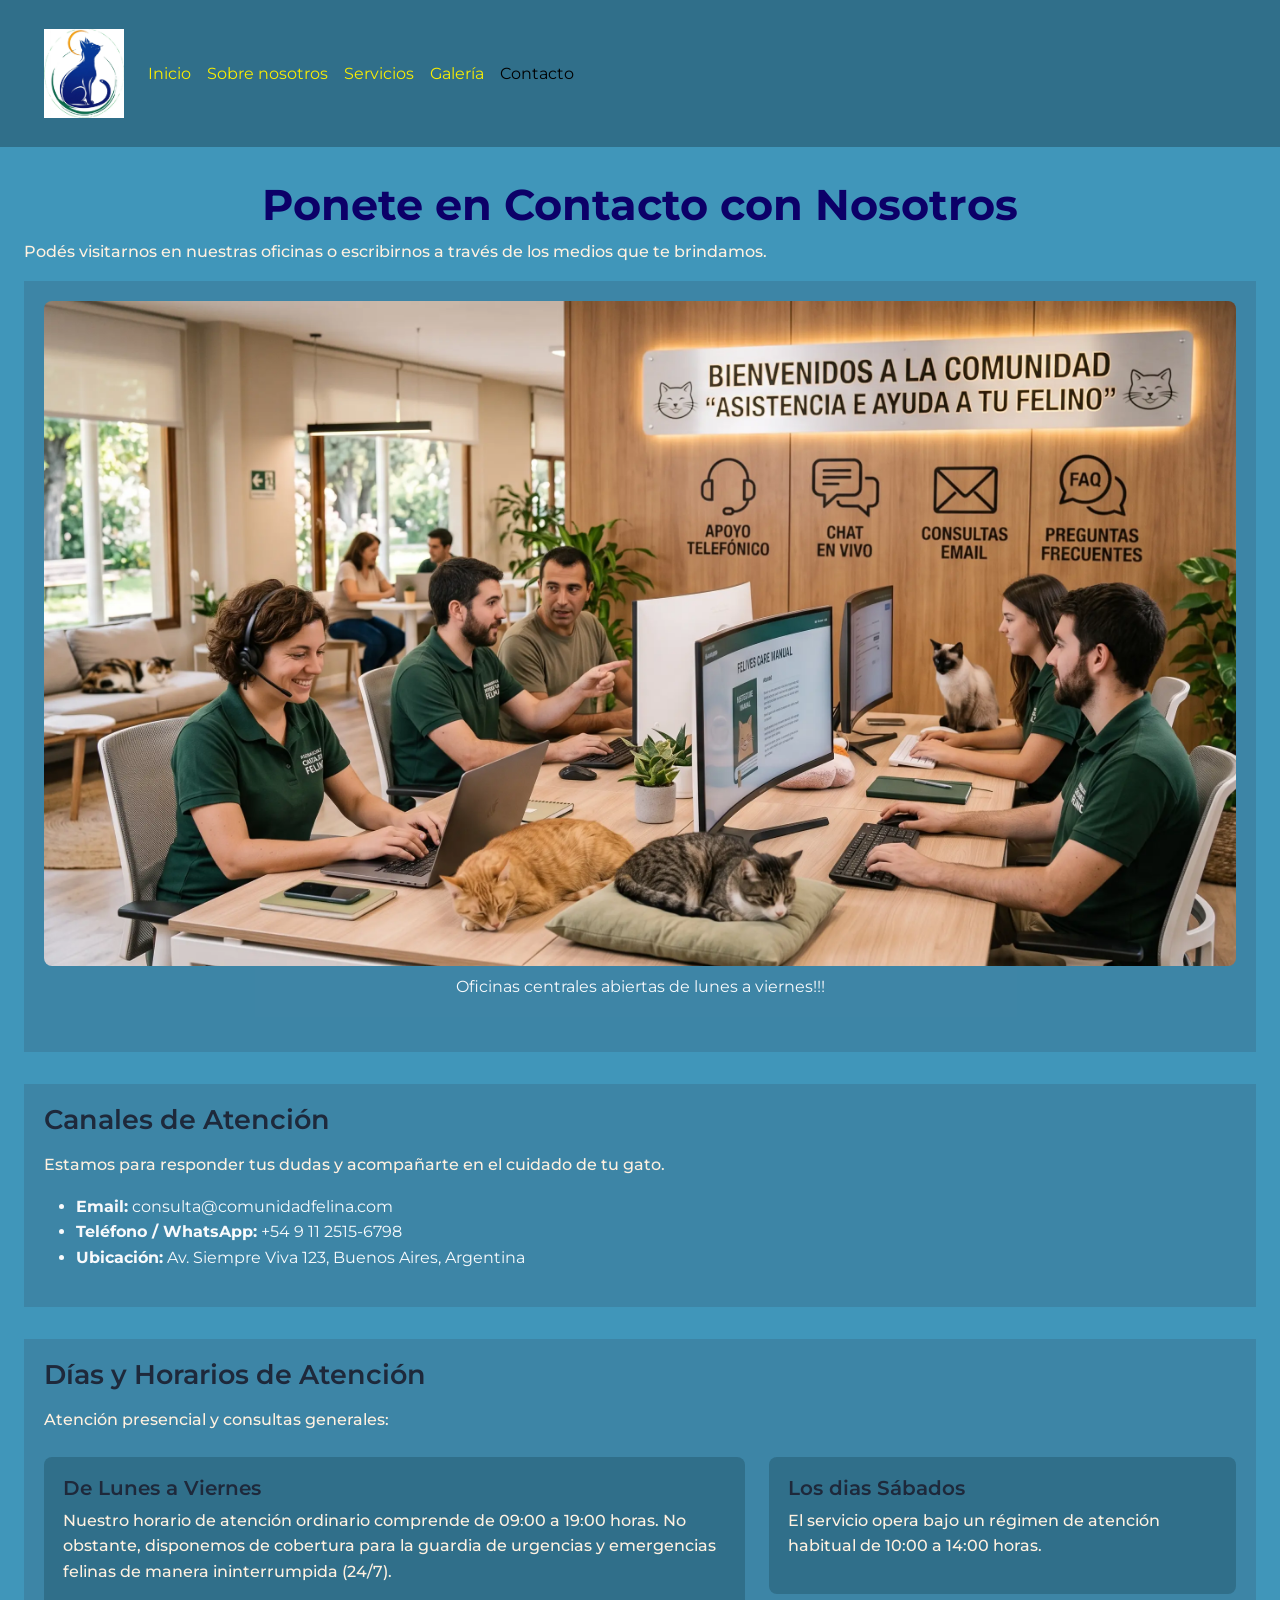
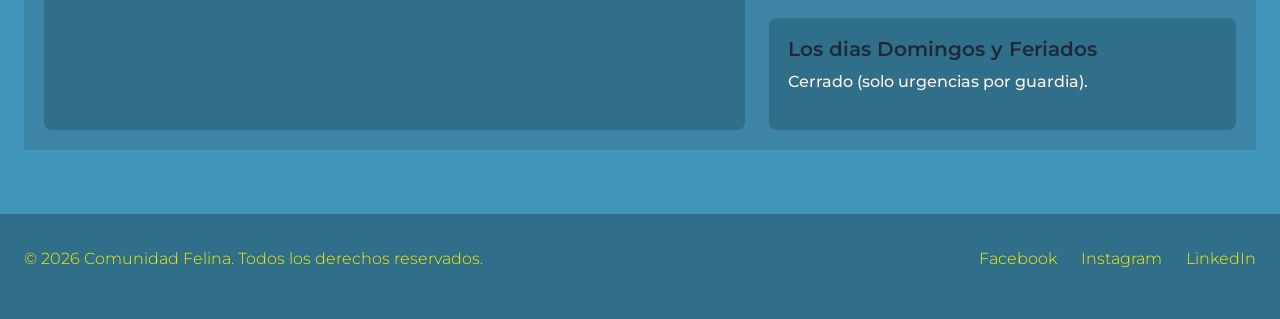
==== commit a0b8de8c: "feat: SEO on-page y accesibilidad (title, meta description, jerarquía de títulos, alt y nombres de i" ====
--- a/pages/contacto.html
+++ b/pages/contacto.html
@@ -3,13 +3,16 @@
 <head>
   <meta charset="UTF-8" />
   <meta name="viewport" content="width=device-width, initial-scale=1.0" />
+   <!-- Título único y descriptivo -->
+    <title>Contacto y Horarios de Atención | Comunidad Felina</title>
+   <!-- Meta descripción personalizada (entre 120 y 160 caracteres) -->
+    <meta name="description" content="Contactate con Comunidad Felina: canales de atención, guardia veterinaria 24/7 y horarios de atención presencial para el cuidado de tu gato.">
    <!--BOOTSTRAP-->
     <link href="https://cdn.jsdelivr.net/npm/bootstrap@5.3.8/dist/css/bootstrap.min.css" rel="stylesheet" integrity="sha384-sRIl4kxILFvY47J16cr9ZwB07vP4J8+LH7qKQnuqkuIAvNWLzeN8tE5YBujZqJLB" crossorigin="anonymous">
    <!--AOS-->
-  <link href="https://unpkg.com/aos@2.3.1/dist/aos.css" rel="stylesheet">
-    <!--css-->
-  <link rel="stylesheet" href="../styles/style.css">
-  <title>Asistencia y Ayuda a tu Felino - Contacto</title>
+    <link href="https://unpkg.com/aos@2.3.1/dist/aos.css" rel="stylesheet">
+   <!--css-->
+    <link rel="stylesheet" href="../styles/style.css">
 </head>
 <body>
  
@@ -19,7 +22,7 @@
     <nav class="navbar navbar-expand-lg header-nav">
       <div class="container-fluid">
           <a class="navbar-brand nav-logo-link" href="#">
-            <img class="logo-img" src="../imagenes/logo-gats.webp" alt="un logo representativo">
+            <img class="logo-img" src="../imagenes/logo-gats.webp" alt="Logo de Comunidad Felina">
           </a>
         <button class="navbar-toggler" type="button" data-bs-toggle="collapse" data-bs-target="#navbarNav" aria-controls="navbarNav" aria-expanded="false" aria-label="Toggle navigation">
           <span class="navbar-toggler-icon"></span>
@@ -51,17 +54,16 @@
 <!-- Contenido Principal -->
 <main>
     <h1>Ponete en Contacto con Nosotros</h1>
-      <p>Podés visitarnos en nuestras oficinas o escribirnos a través del formulario.</p>
+      <p>Podés visitarnos en nuestras oficinas o escribirnos a través de los medios que te brindamos.</p>
    
       <!-- Sección de Información de Contacto -->
-          <!-- IMAGEN AGREGADA POR LA CORRECCION DEL PROFE -->
       <section>
         <figure class="banner-principal" 
                 data-aos="zoom-in-up"
                 data-aos-duration="1500"
                 data-aos-easing="ease-in-sine"
                 data-aos-delay="300">
-            <img class="img-index" src="../imagenes/serviciostelefonicos.webp" alt="Fachada de nuestra oficina">
+            <img class="img-index" src="../imagenes/nuestra-oficinas.webp" alt="Oficina central de atención al cliente de Comunidad Felina">
             <figcaption>Oficinas centrales abiertas de lunes a viernes!!!</figcaption>
         </figure>
       </section>
@@ -77,7 +79,7 @@
         </ul>
       </section>
     
-    <!-- Sección de Horarios -->      <!--lo que se realizo aca es que agrego "ARTICLE" para agrupar contenidos intependientes-->
+    <!-- Sección de Horarios -->  
     <section>
         <h2>Días y Horarios de Atención</h2>
           <p>Atención presencial y consultas generales:</p>
--- a/styles/style.css
+++ b/styles/style.css
@@ -55,6 +55,19 @@
   padding: 19px;
 }
 
+header {
+  display: flex;
+  justify-content: space-between;
+  align-items: center;
+  background-color: #306f8a;
+  padding: 16px 32px;
+}
+
+.logo-img {
+  width: 80px;
+  height: auto;
+}
+
 .tarj-cuerpo, .servicios-lista {
   display: flex;
   flex-direction: column;
@@ -66,25 +79,21 @@
   font-weight: 300;
 }
 
-header {
-  display: flex;
-  justify-content: space-between;
-  align-items: center;
-  background-color: #306f8a;
-  padding: 16px 32px;
-}
-
-.logo-img {
-  width: 80px;
-  height: auto;
-}
-
 footer {
   display: flex;
   justify-content: space-between;
   align-items: center;
   background-color: #306f8a;
   padding: 32px 24px;
+  flex-direction: column;
+  gap: 16px;
+  text-align: center;
+}
+@media (min-width: 768px) {
+  footer {
+    flex-direction: row;
+    text-align: left;
+  }
 }
 
 .nav-ul {
@@ -156,6 +165,12 @@
   grid-template-areas: "semana" "sabado" "domingo";
   margin-top: 24px;
 }
+@media (min-width: 768px) {
+  .horarios-grid {
+    grid-template-columns: 1fr 1fr;
+    grid-template-areas: "semana semana" "sabado domingo";
+  }
+}
 @media (min-width: 1024px) {
   .horarios-grid {
     grid-template-columns: 1.5fr 1fr;
@@ -180,6 +195,10 @@
   background-color: #306f8a;
   border-radius: 8px;
   padding: 19px;
+  transition: transform 0.3s ease-out;
+}
+.horario-card:hover {
+  transform: translateY(-4px) scale(1.02);
 }
 
 .tarj-tam {
@@ -195,6 +214,11 @@
   display: grid;
   grid-template-columns: 1fr;
   gap: 24px;
+}
+@media (min-width: 768px) {
+  .tarjeta-boots {
+    grid-template-columns: repeat(2, 1fr);
+  }
 }
 @media (min-width: 1024px) {
   .tarjeta-boots {
